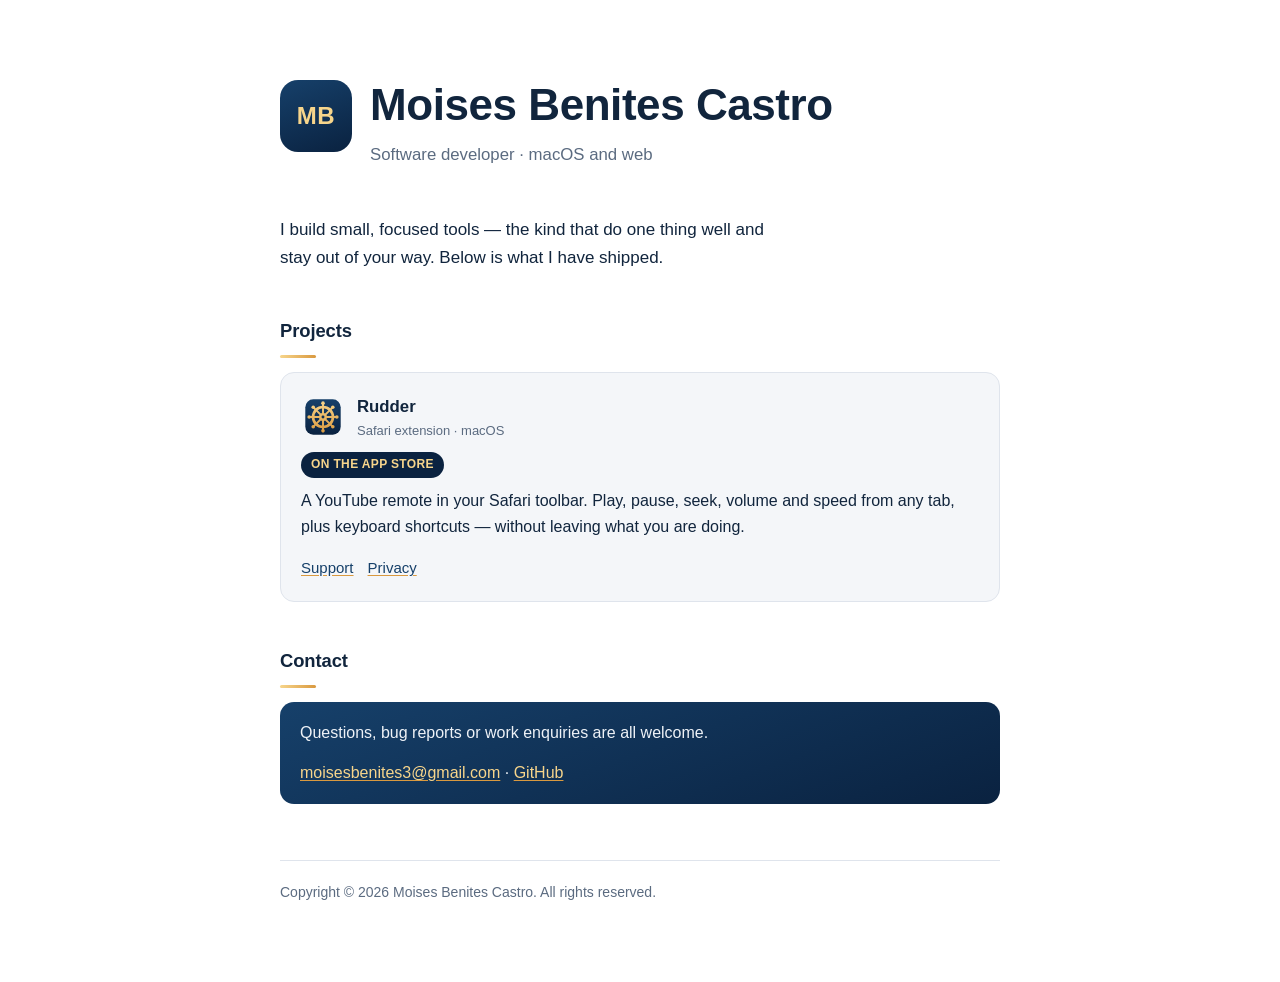
==== index.html @ 7fc7179d "feat: add personal site with Rudder support and privacy pages" ====
<!doctype html>
<html lang="en">
  <head>
    <meta charset="utf-8" />
    <meta name="viewport" content="width=device-width, initial-scale=1" />
    <title>Moises Benites Castro</title>
    <meta
      name="description"
      content="Moises Benites Castro builds focused apps and extensions for macOS and the web."
    />
    <link rel="icon" href="favicon.svg" type="image/svg+xml" />
    <link rel="stylesheet" href="style.css" />
  </head>
  <body>
    <div class="wrap">
      <header>
        <div class="monogram" aria-hidden="true">MB</div>
        <div class="hero">
          <h1>Moises Benites Castro</h1>
          <!-- EDIT ME: one line, what you do. -->
          <p class="role">Software developer &middot; macOS and web</p>
        </div>
      </header>

      <!-- EDIT ME: two or three sentences, in your own words. -->
      <p class="lead">
        I build small, focused tools — the kind that do one thing well and stay
        out of your way. Below is what I have shipped.
      </p>

      <h2>Projects</h2>
      <ul class="projects">
        <li class="project">
          <div class="project__head">
            <img src="rudder/icon.svg" alt="Rudder app icon" width="44" height="44" />
            <div>
              <h3>Rudder</h3>
              <p class="project__platform">Safari extension &middot; macOS</p>
            </div>
          </div>
          <span class="tag">On the App Store</span>
          <p>
            A YouTube remote in your Safari toolbar. Play, pause, seek, volume
            and speed from any tab, plus keyboard shortcuts — without leaving
            what you are doing.
          </p>
          <div class="project__links">
            <a href="rudder/">Support</a>
            <a href="rudder/privacy/">Privacy</a>
          </div>
        </li>
      </ul>

      <h2>Contact</h2>
      <div class="contact">
        <p>Questions, bug reports or work enquiries are all welcome.</p>
        <p>
          <a href="mailto:moisesbenites3@gmail.com">moisesbenites3@gmail.com</a>
          &middot;
          <a href="https://github.com/moisesBenites">GitHub</a>
        </p>
      </div>

      <footer>
        <p>Copyright &copy; 2026 Moises Benites Castro. All rights reserved.</p>
      </footer>
    </div>
  </body>
</html>
---- style.css ----
:root {
  color-scheme: light dark;
  --navy: #0a2240;
  --navy-soft: #16406a;
  --brass: #d9993f;
  --brass-light: #f7d58b;
  --bg: #ffffff;
  --surface: #f4f6f9;
  --border: #dfe4ec;
  --text: #11253d;
  --text-dim: #5b6b80;
}

@media (prefers-color-scheme: dark) {
  :root {
    --bg: #0d1726;
    --surface: #152235;
    --border: #24364f;
    --text: #eef2f7;
    --text-dim: #9aaabf;
  }
}

*,
*::before,
*::after {
  box-sizing: border-box;
}

body {
  margin: 0;
  padding: 0 20px;
  background: var(--bg);
  color: var(--text);
  font: 16px/1.65 -apple-system, BlinkMacSystemFont, "Segoe UI", Roboto,
    Helvetica, Arial, sans-serif;
  -webkit-font-smoothing: antialiased;
}

.wrap {
  max-width: 720px;
  margin: 0 auto;
  padding-block: 56px 72px;
}

header {
  display: flex;
  align-items: center;
  gap: 18px;
  margin-bottom: 40px;
}

header img {
  width: 72px;
  height: 72px;
  border-radius: 16px;
  flex: none;
}

h1 {
  margin: 0;
  font-size: 1.75rem;
  letter-spacing: -0.01em;
}

.tagline {
  margin: 4px 0 0;
  color: var(--text-dim);
}

h2 {
  margin: 44px 0 14px;
  font-size: 1.15rem;
  letter-spacing: -0.005em;
}

h2::after {
  content: "";
  display: block;
  width: 36px;
  height: 3px;
  margin-top: 8px;
  border-radius: 2px;
  background: linear-gradient(90deg, var(--brass-light), var(--brass));
}

h3 {
  margin: 26px 0 8px;
  font-size: 1rem;
}

p {
  margin: 0 0 14px;
}

a {
  color: var(--navy-soft);
  text-decoration-color: var(--brass);
  text-underline-offset: 2px;
}

@media (prefers-color-scheme: dark) {
  a {
    color: var(--brass-light);
  }
}

ol.steps {
  margin: 0;
  padding: 0;
  list-style: none;
  counter-reset: step;
}

ol.steps li {
  counter-increment: step;
  position: relative;
  padding: 0 0 18px 44px;
}

ol.steps li::before {
  content: counter(step);
  position: absolute;
  left: 0;
  top: -1px;
  width: 28px;
  height: 28px;
  display: grid;
  place-items: center;
  border-radius: 50%;
  background: var(--navy);
  color: var(--brass-light);
  font-size: 0.85rem;
  font-weight: 600;
}

table {
  width: 100%;
  border-collapse: collapse;
  margin: 0 0 14px;
}

th,
td {
  text-align: left;
  padding: 10px 12px;
  border-bottom: 1px solid var(--border);
  vertical-align: top;
}

th {
  font-size: 0.8rem;
  text-transform: uppercase;
  letter-spacing: 0.04em;
  color: var(--text-dim);
  font-weight: 600;
}

kbd {
  display: inline-block;
  padding: 2px 7px;
  border: 1px solid var(--border);
  border-bottom-width: 2px;
  border-radius: 6px;
  background: var(--surface);
  font: inherit;
  font-size: 0.85em;
  white-space: nowrap;
}

.table-scroll {
  overflow-x: auto;
}

.faq {
  border: 1px solid var(--border);
  border-radius: 12px;
  padding: 14px 16px;
  margin: 0 0 10px;
  background: var(--surface);
}

.faq summary {
  cursor: pointer;
  font-weight: 600;
}

.faq p:last-child {
  margin-bottom: 0;
}

.faq p:first-of-type {
  margin-top: 12px;
}

.contact {
  margin-top: 14px;
  padding: 18px 20px;
  border-radius: 14px;
  background: linear-gradient(160deg, var(--navy-soft), var(--navy));
  color: #eef2f7;
}

.contact a {
  color: var(--brass-light);
}

.contact p:last-child {
  margin-bottom: 0;
}

footer {
  margin-top: 56px;
  padding-top: 20px;
  border-top: 1px solid var(--border);
  color: var(--text-dim);
  font-size: 0.875rem;
}

footer p {
  margin: 0 0 6px;
}

/* ---------------------------------------------------------------
   Home page
   --------------------------------------------------------------- */

.hero {
  padding-block: 24px 8px;
}

.hero h1 {
  font-size: clamp(2rem, 6vw, 2.75rem);
  line-height: 1.15;
}

.hero .role {
  margin: 10px 0 0;
  font-size: 1.05rem;
  color: var(--text-dim);
}

.lead {
  margin-top: 22px;
  font-size: 1.0625rem;
  max-width: 54ch;
}

.monogram {
  width: 72px;
  height: 72px;
  flex: none;
  display: grid;
  place-items: center;
  border-radius: 18px;
  background: linear-gradient(160deg, var(--navy-soft), var(--navy));
  color: var(--brass-light);
  font-size: 1.5rem;
  font-weight: 600;
  letter-spacing: 0.02em;
}

.projects {
  display: grid;
  gap: 16px;
  grid-template-columns: repeat(auto-fit, minmax(260px, 1fr));
  margin: 0;
  padding: 0;
  list-style: none;
}

.project {
  display: flex;
  flex-direction: column;
  gap: 10px;
  padding: 20px;
  border: 1px solid var(--border);
  border-radius: 14px;
  background: var(--surface);
}

.project__head {
  display: flex;
  align-items: center;
  gap: 12px;
}

.project__head img {
  width: 44px;
  height: 44px;
  border-radius: 10px;
  flex: none;
}

.project__head h3 {
  margin: 0;
  font-size: 1.05rem;
}

.project__platform {
  margin: 2px 0 0;
  font-size: 0.8125rem;
  color: var(--text-dim);
}

.project p {
  margin: 0;
}

.project__links {
  margin-top: auto;
  padding-top: 6px;
  display: flex;
  flex-wrap: wrap;
  gap: 14px;
  font-size: 0.9375rem;
}

.tag {
  display: inline-block;
  align-self: flex-start;
  padding: 3px 10px;
  border-radius: 999px;
  background: var(--navy);
  color: var(--brass-light);
  font-size: 0.75rem;
  font-weight: 600;
  letter-spacing: 0.03em;
  text-transform: uppercase;
}
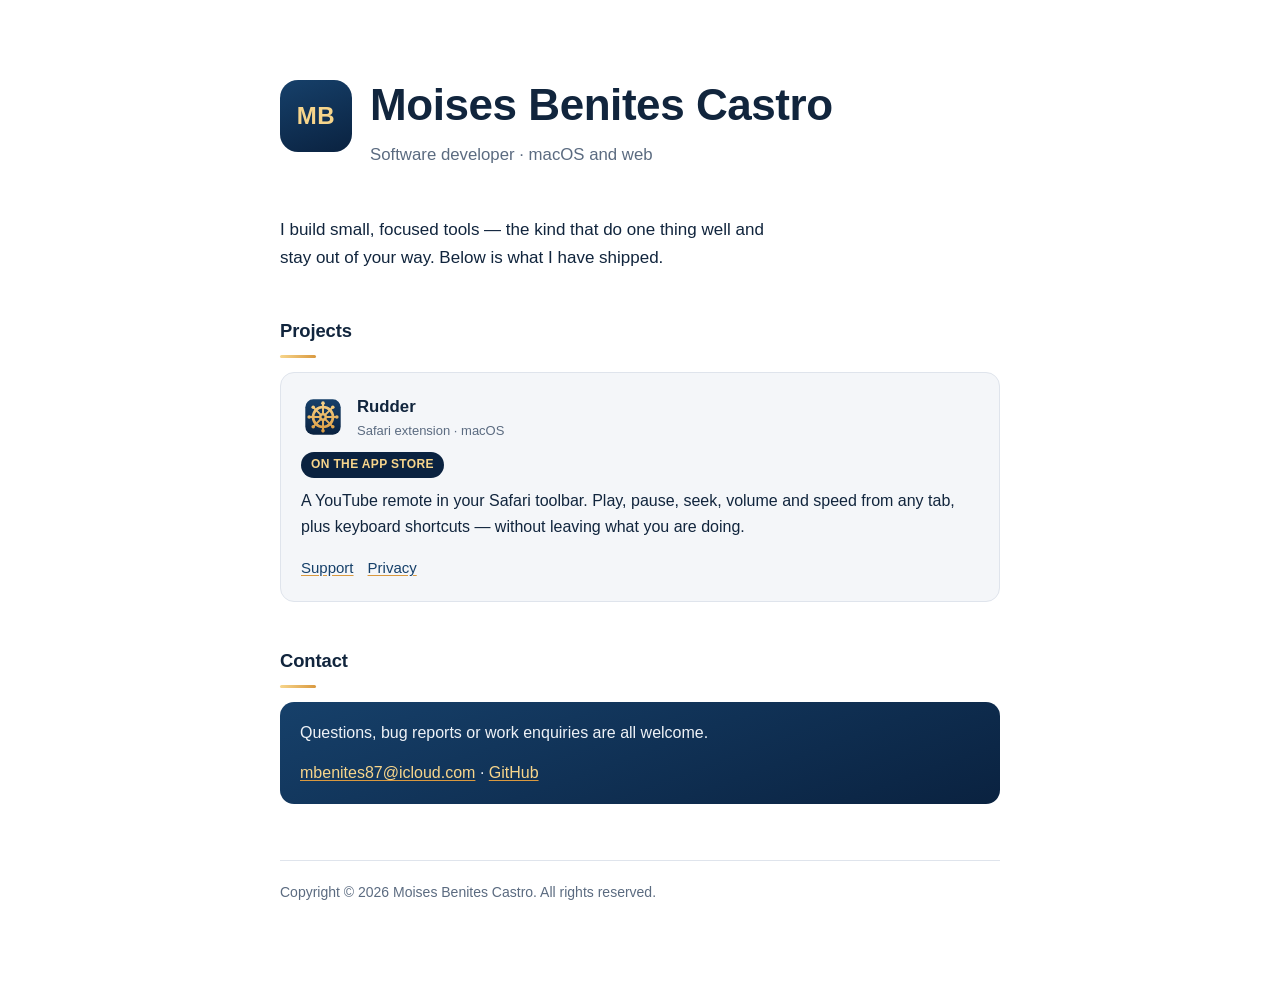
==== commit 0243167c: "mail change" ====
--- a/index.html
+++ b/index.html
@@ -55,7 +55,7 @@
       <div class="contact">
         <p>Questions, bug reports or work enquiries are all welcome.</p>
         <p>
-          <a href="mailto:moisesbenites3@gmail.com">moisesbenites3@gmail.com</a>
+          <a href="mailto:mbenites87@icloud.com">mbenites87@icloud.com</a>
           &middot;
           <a href="https://github.com/moisesBenites">GitHub</a>
         </p>
